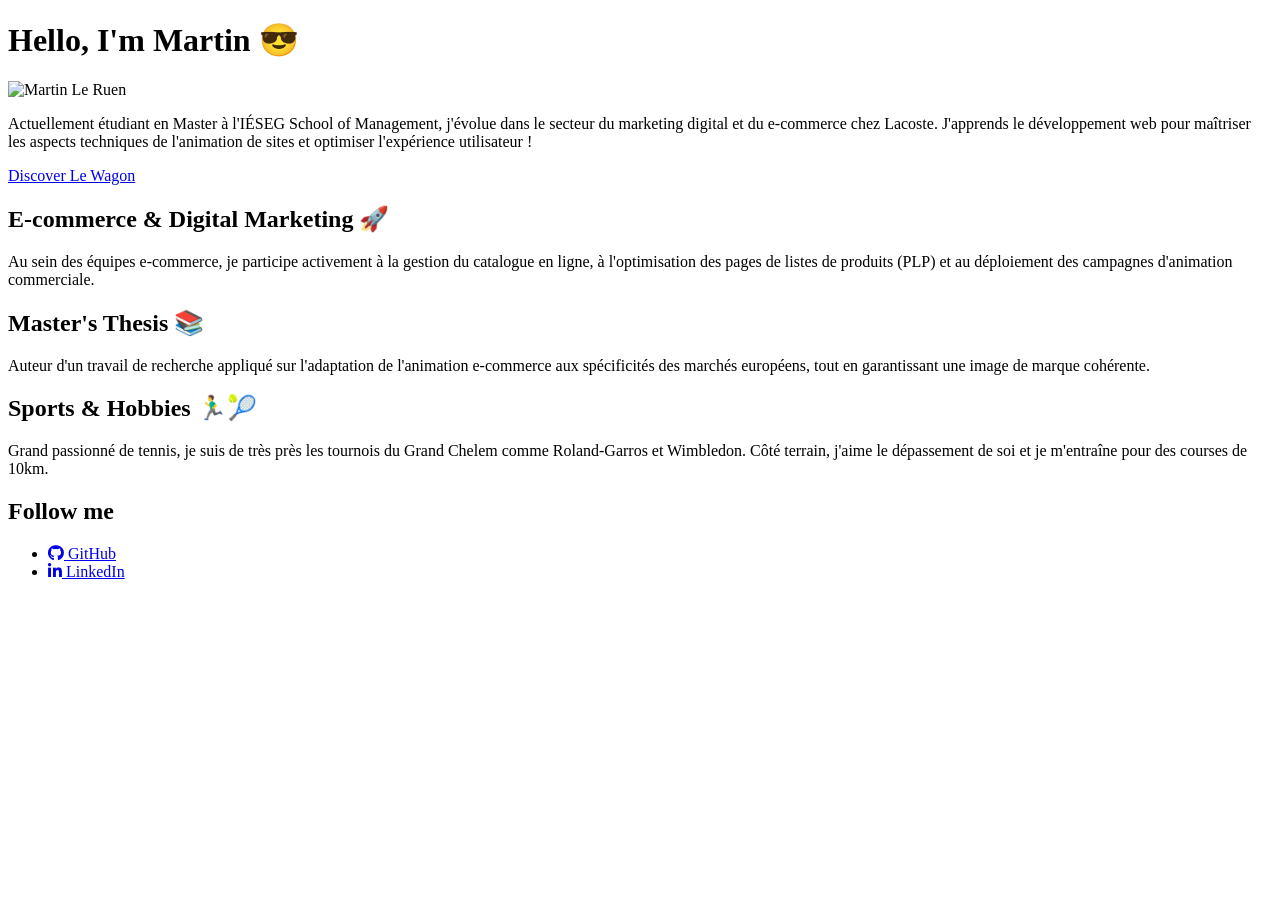
==== index.html.html @ 0c3326bd "Add files via upload" ====
<!DOCTYPE html>
<html lang="fr">
<head>
  <meta charset="UTF-8">
  <title>Martin Le Ruen - Profile</title>
  <meta name="description" content="Page de profil de Martin Le Ruen pour le cours Développement Front-End.">
  <link rel="stylesheet" href="https://cdnjs.cloudflare.com/ajax/libs/font-awesome/6.4.0/css/all.min.css">
  <link rel="stylesheet" href="style.css">
</head>
<body>

  <div class="container">
    
    <!-- Carte 1 : Présentation -->
    <div class="card-white">
      <h1>Hello, I'm Martin 😎</h1>
      <img src="ma-photo.jpg" alt="Martin Le Ruen" class="img-circle">
      <p>
        Actuellement étudiant en Master à l'IÉSEG School of Management, j'évolue dans le secteur du marketing digital et du e-commerce chez Lacoste. J'apprends le développement web pour maîtriser les aspects techniques de l'animation de sites et optimiser l'expérience utilisateur !
      </p>
      <a href="https://www.lewagon.com" target="_blank" class="btn-purple">Discover Le Wagon</a>
    </div>

    <!-- Carte 2 : Expérience -->
    <div class="card-white">
      <h2>E-commerce & Digital Marketing 🚀</h2>
      <p>
        Au sein des équipes e-commerce, je participe activement à la gestion du catalogue en ligne, à l'optimisation des pages de listes de produits (PLP) et au déploiement des campagnes d'animation commerciale.
      </p>
    </div>

    <!-- Carte 3 : Recherche -->
    <div class="card-white">
      <h2>Master's Thesis 📚</h2>
      <p>
        Auteur d'un travail de recherche appliqué sur l'adaptation de l'animation e-commerce aux spécificités des marchés européens, tout en garantissant une image de marque cohérente.
      </p>
    </div>

    <!-- Carte 4 : Passions -->
    <div class="card-white">
      <h2>Sports & Hobbies 🏃‍♂️🎾</h2>
      <p>
        Grand passionné de tennis, je suis de très près les tournois du Grand Chelem comme Roland-Garros et Wimbledon. Côté terrain, j'aime le dépassement de soi et je m'entraîne pour des courses de 10km.
      </p>
    </div>

    <!-- Carte 5 : Réseaux -->
    <div class="card-white">
      <h2>Follow me</h2>
      <ul class="list-vertical">
        <li>
          <a href="https://github.com/Martin-Le-Ruen" target="_blank">
            <i class="fab fa-github"></i> GitHub
          </a>
        </li>
        <li>
          <a href="https://linkedin.com/" target="_blank">
            <i class="fab fa-linkedin-in"></i> LinkedIn
          </a>
        </li>
      </ul>
    </div>

  </div>

</body>
</html>
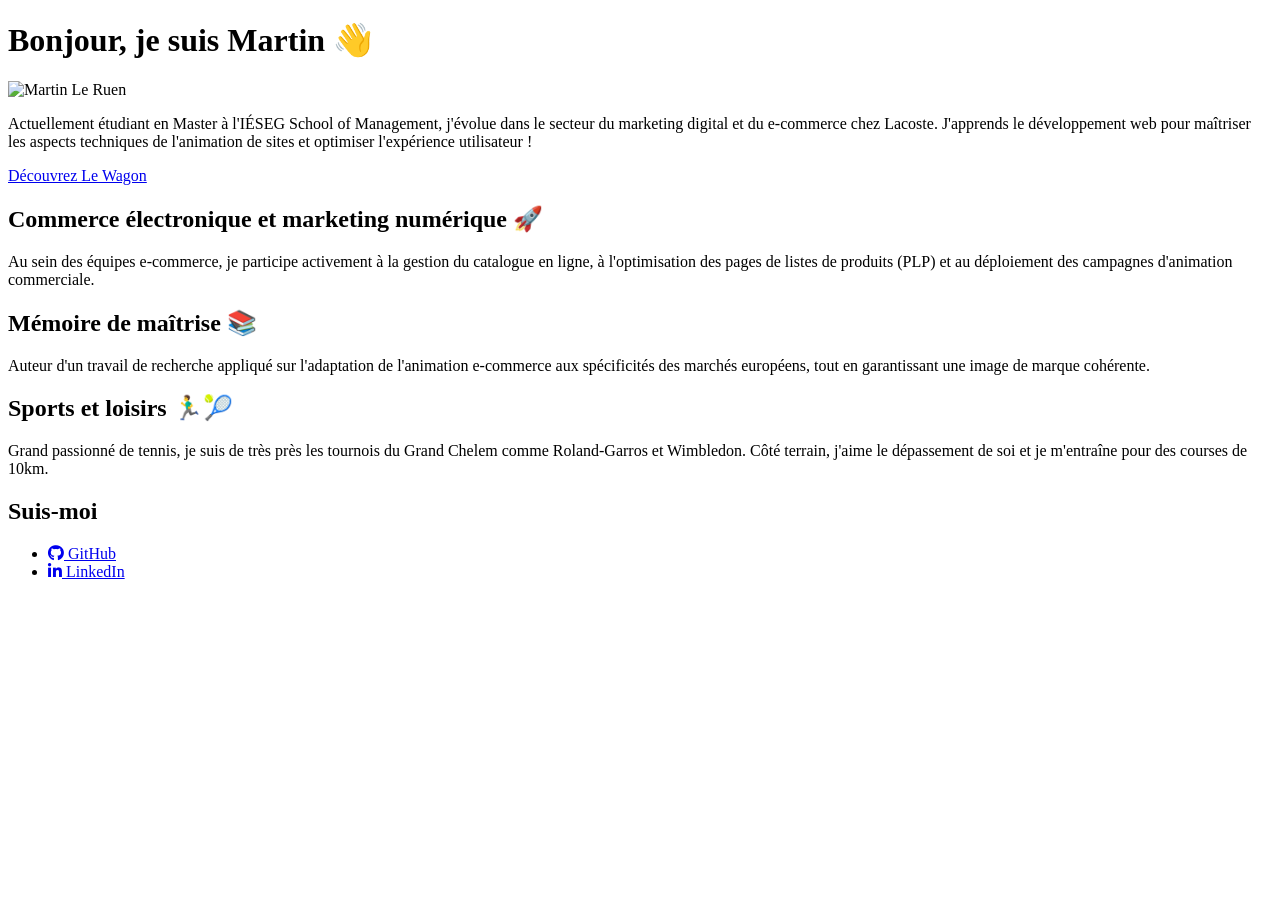
==== commit 1d01fa9b: "Update index.html.html" ====
--- a/index.html.html
+++ b/index.html.html
@@ -13,17 +13,17 @@
     
     <!-- Carte 1 : Présentation -->
     <div class="card-white">
-      <h1>Hello, I'm Martin 😎</h1>
+      <h1>Bonjour, je suis Martin 👋</h1>
       <img src="ma-photo.jpg" alt="Martin Le Ruen" class="img-circle">
       <p>
         Actuellement étudiant en Master à l'IÉSEG School of Management, j'évolue dans le secteur du marketing digital et du e-commerce chez Lacoste. J'apprends le développement web pour maîtriser les aspects techniques de l'animation de sites et optimiser l'expérience utilisateur !
       </p>
-      <a href="https://www.lewagon.com" target="_blank" class="btn-purple">Discover Le Wagon</a>
+      <a href="https://www.lewagon.com" target="_blank" class="btn-purple">Découvrez Le Wagon</a>
     </div>
 
     <!-- Carte 2 : Expérience -->
     <div class="card-white">
-      <h2>E-commerce & Digital Marketing 🚀</h2>
+      <h2>Commerce électronique et marketing numérique 🚀</h2>
       <p>
         Au sein des équipes e-commerce, je participe activement à la gestion du catalogue en ligne, à l'optimisation des pages de listes de produits (PLP) et au déploiement des campagnes d'animation commerciale.
       </p>
@@ -31,7 +31,7 @@
 
     <!-- Carte 3 : Recherche -->
     <div class="card-white">
-      <h2>Master's Thesis 📚</h2>
+      <h2>Mémoire de maîtrise 📚</h2>
       <p>
         Auteur d'un travail de recherche appliqué sur l'adaptation de l'animation e-commerce aux spécificités des marchés européens, tout en garantissant une image de marque cohérente.
       </p>
@@ -39,7 +39,7 @@
 
     <!-- Carte 4 : Passions -->
     <div class="card-white">
-      <h2>Sports & Hobbies 🏃‍♂️🎾</h2>
+      <h2>Sports et loisirs 🏃‍♂️🎾</h2>
       <p>
         Grand passionné de tennis, je suis de très près les tournois du Grand Chelem comme Roland-Garros et Wimbledon. Côté terrain, j'aime le dépassement de soi et je m'entraîne pour des courses de 10km.
       </p>
@@ -47,7 +47,7 @@
 
     <!-- Carte 5 : Réseaux -->
     <div class="card-white">
-      <h2>Follow me</h2>
+      <h2>Suis-moi</h2>
       <ul class="list-vertical">
         <li>
           <a href="https://github.com/Martin-Le-Ruen" target="_blank">
@@ -65,4 +65,4 @@
   </div>
 
 </body>
-</html>+</html>
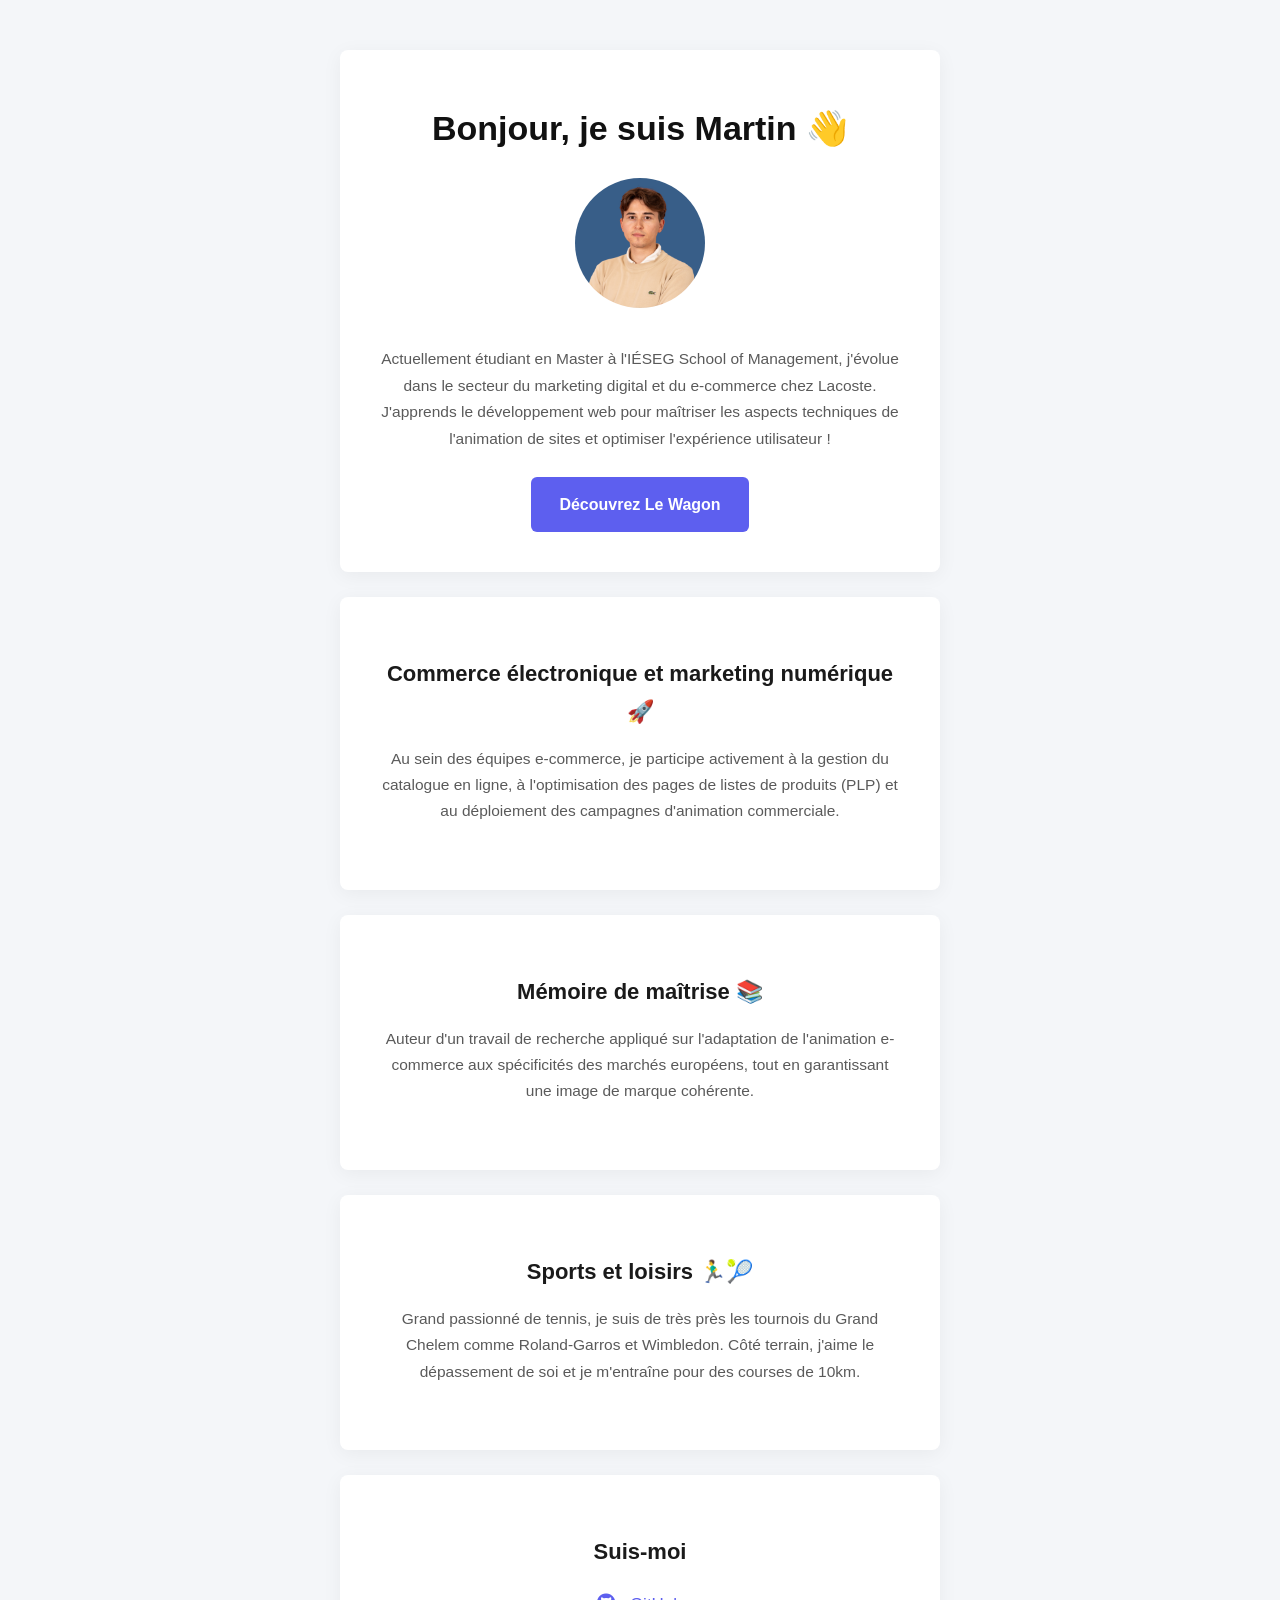
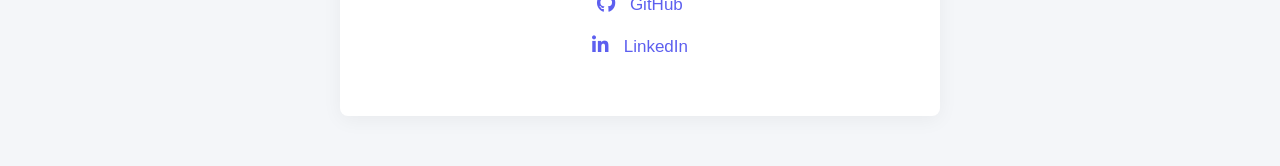
==== commit acdb9de4: "Update index.html" ====
--- a/index.html.html
+++ b/index.html.html
@@ -14,7 +14,7 @@
     <!-- Carte 1 : Présentation -->
     <div class="card-white">
       <h1>Bonjour, je suis Martin 👋</h1>
-      <img src="ma-photo.jpg" alt="Martin Le Ruen" class="img-circle">
+      <img src="ma-photo.jpg.png" alt="Martin Le Ruen" class="img-circle">
       <p>
         Actuellement étudiant en Master à l'IÉSEG School of Management, j'évolue dans le secteur du marketing digital et du e-commerce chez Lacoste. J'apprends le développement web pour maîtriser les aspects techniques de l'animation de sites et optimiser l'expérience utilisateur !
       </p>
--- a/style.css
+++ b/style.css
@@ -0,0 +1,96 @@
+body {
+  background-color: #F4F6F9;
+  color: rgb(45, 45, 45);
+  font-family: 'Helvetica Neue', Helvetica, Arial, sans-serif;
+  font-size: 16px;
+  line-height: 1.7;
+  margin: 0;
+  padding: 0;
+}
+
+h1 {
+  font-size: 34px;
+  font-weight: 700;
+  color: #111111;
+  margin-top: 10px;
+  margin-bottom: 20px;
+}
+
+h2 {
+  font-size: 22px;
+  font-weight: 600;
+  color: #1A1A1A;
+  margin-bottom: 12px;
+}
+
+p {
+  color: rgb(90, 90, 90);
+  font-size: 15.5px;
+  margin-bottom: 25px;
+}
+
+.container {
+  width: 600px;
+  margin: 50px auto;
+  padding: 0 15px;
+}
+
+.card-white {
+  background: #FFFFFF;
+  padding: 40px;
+  border-radius: 8px;
+  box-shadow: 0 4px 20px rgba(0, 0, 0, 0.05);
+  margin-bottom: 25px;
+  text-align: center;
+}
+
+.img-circle {
+  width: 130px;
+  height: 130px;
+  border-radius: 50%;
+  object-fit: cover;
+  margin-bottom: 15px;
+}
+
+.btn-purple {
+  display: inline-block;
+  background-color: #5D5FEF;
+  color: #FFFFFF;
+  padding: 14px 28px;
+  border-radius: 6px;
+  font-weight: 600;
+  text-decoration: none;
+  transition: all 0.3s ease;
+}
+
+.btn-purple:hover {
+  background-color: #4B4DDC;
+  color: #FFFFFF;
+}
+
+.list-vertical {
+  list-style: none;
+  padding-left: 0;
+  margin: 20px 0 0 0;
+}
+
+.list-vertical li {
+  margin: 14px 0;
+}
+
+.list-vertical a {
+  color: #5D5FEF;
+  text-decoration: none;
+  font-size: 17px;
+  font-weight: 500;
+}
+
+.list-vertical a:hover {
+  color: #4B4DDC;
+  text-decoration: underline;
+}
+
+.list-vertical i {
+  margin-right: 10px;
+  font-size: 19px;
+}
